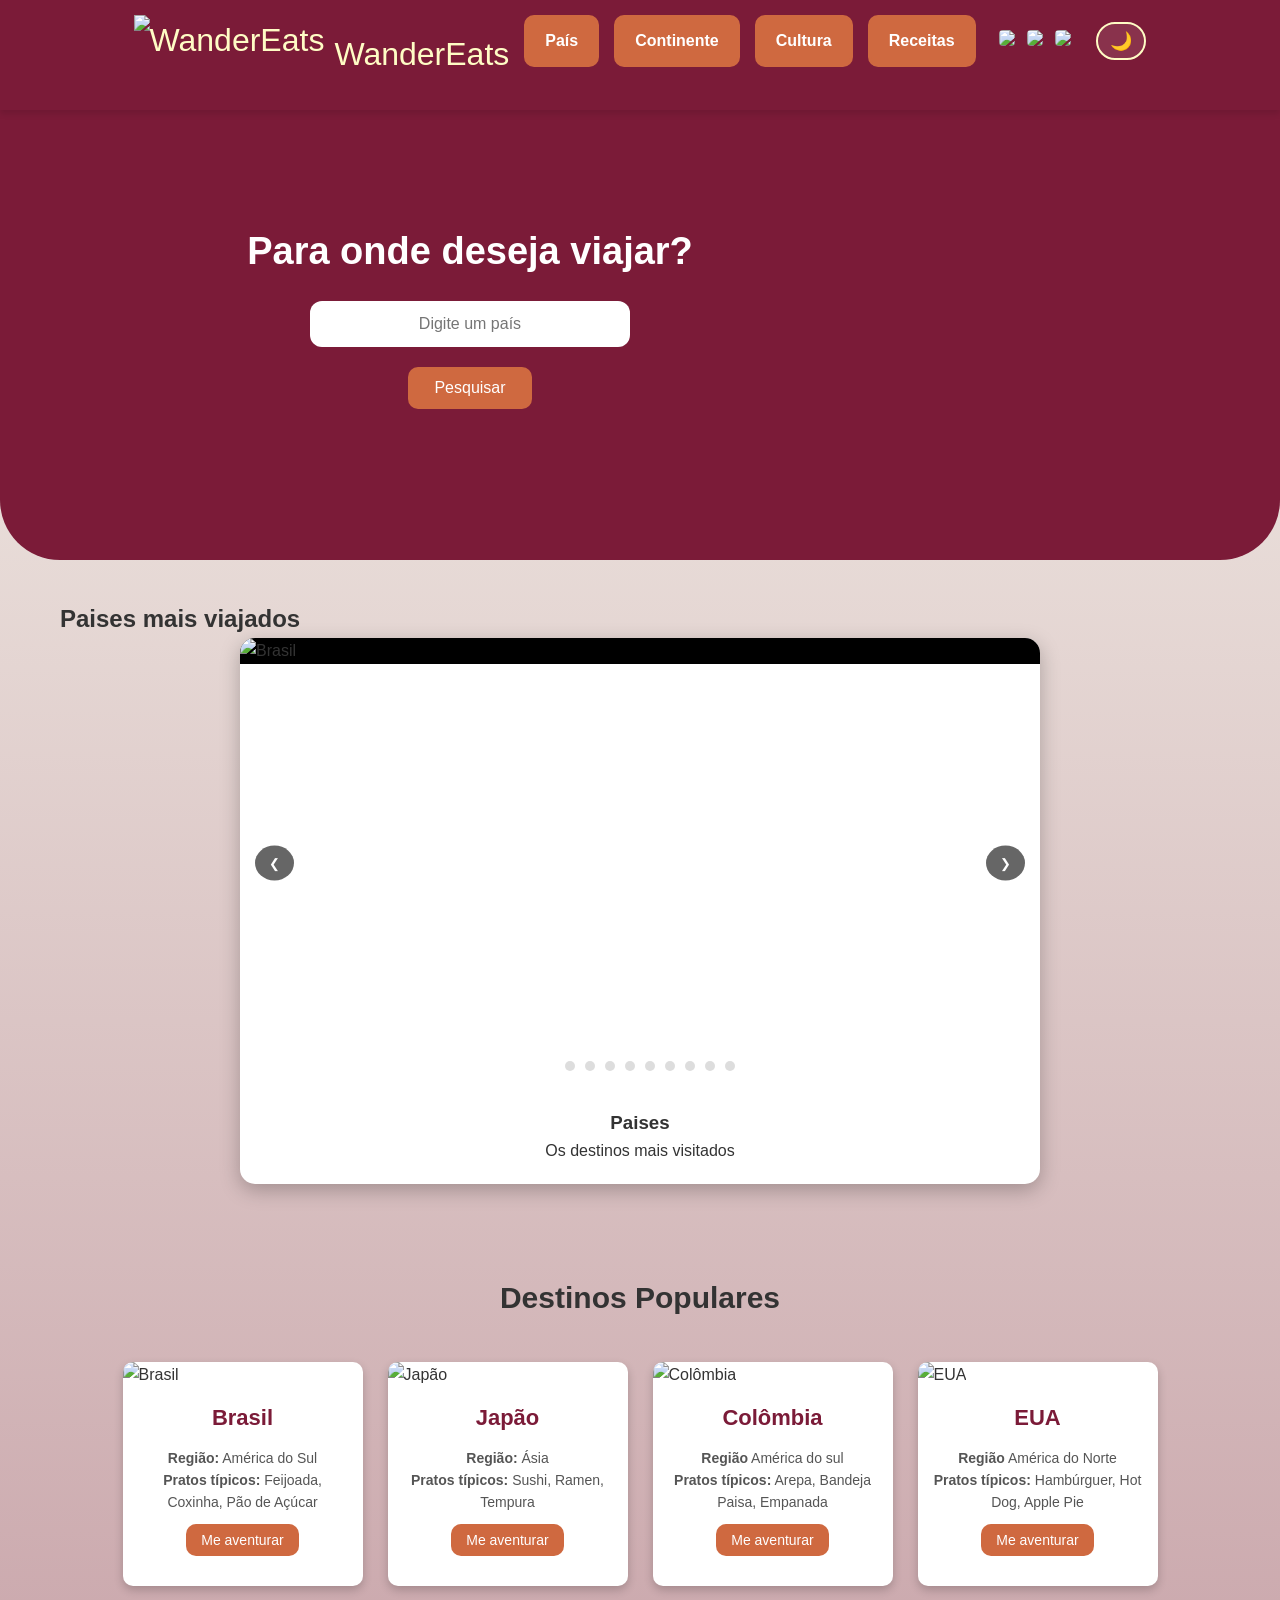
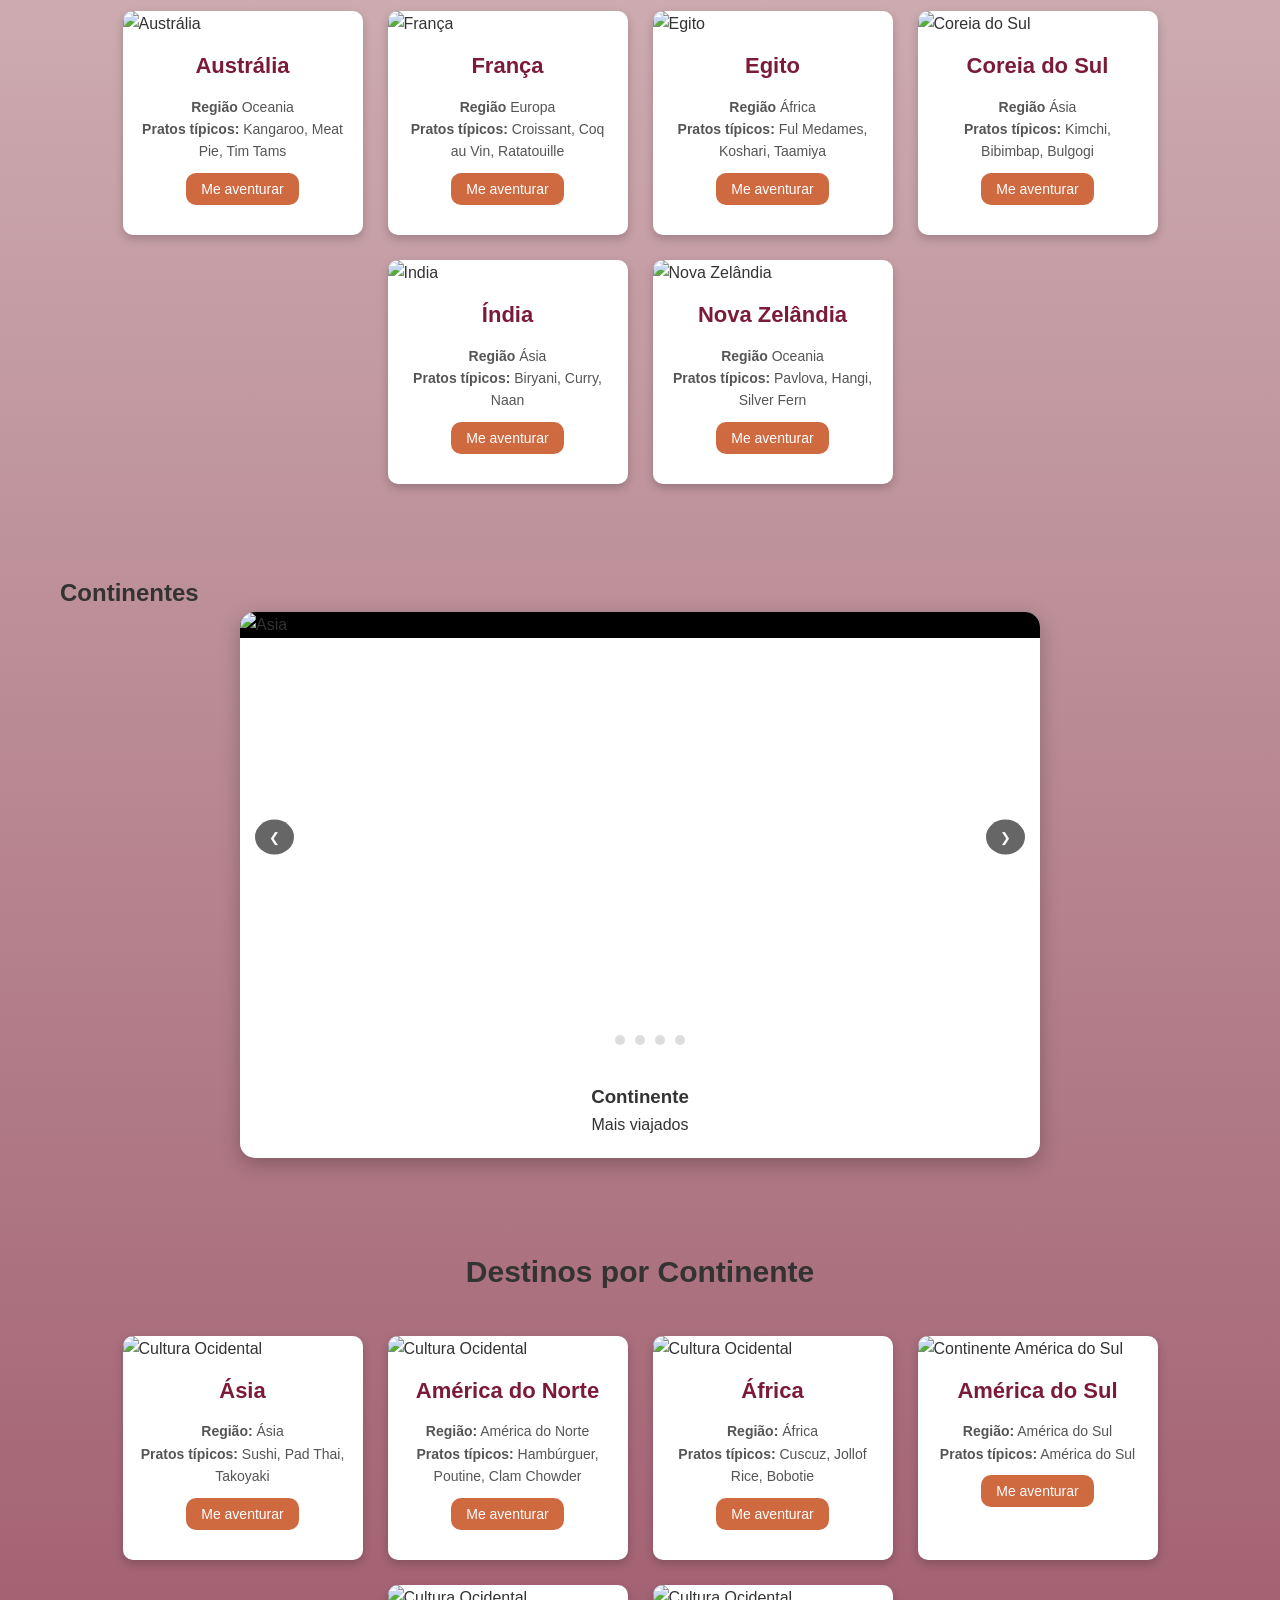
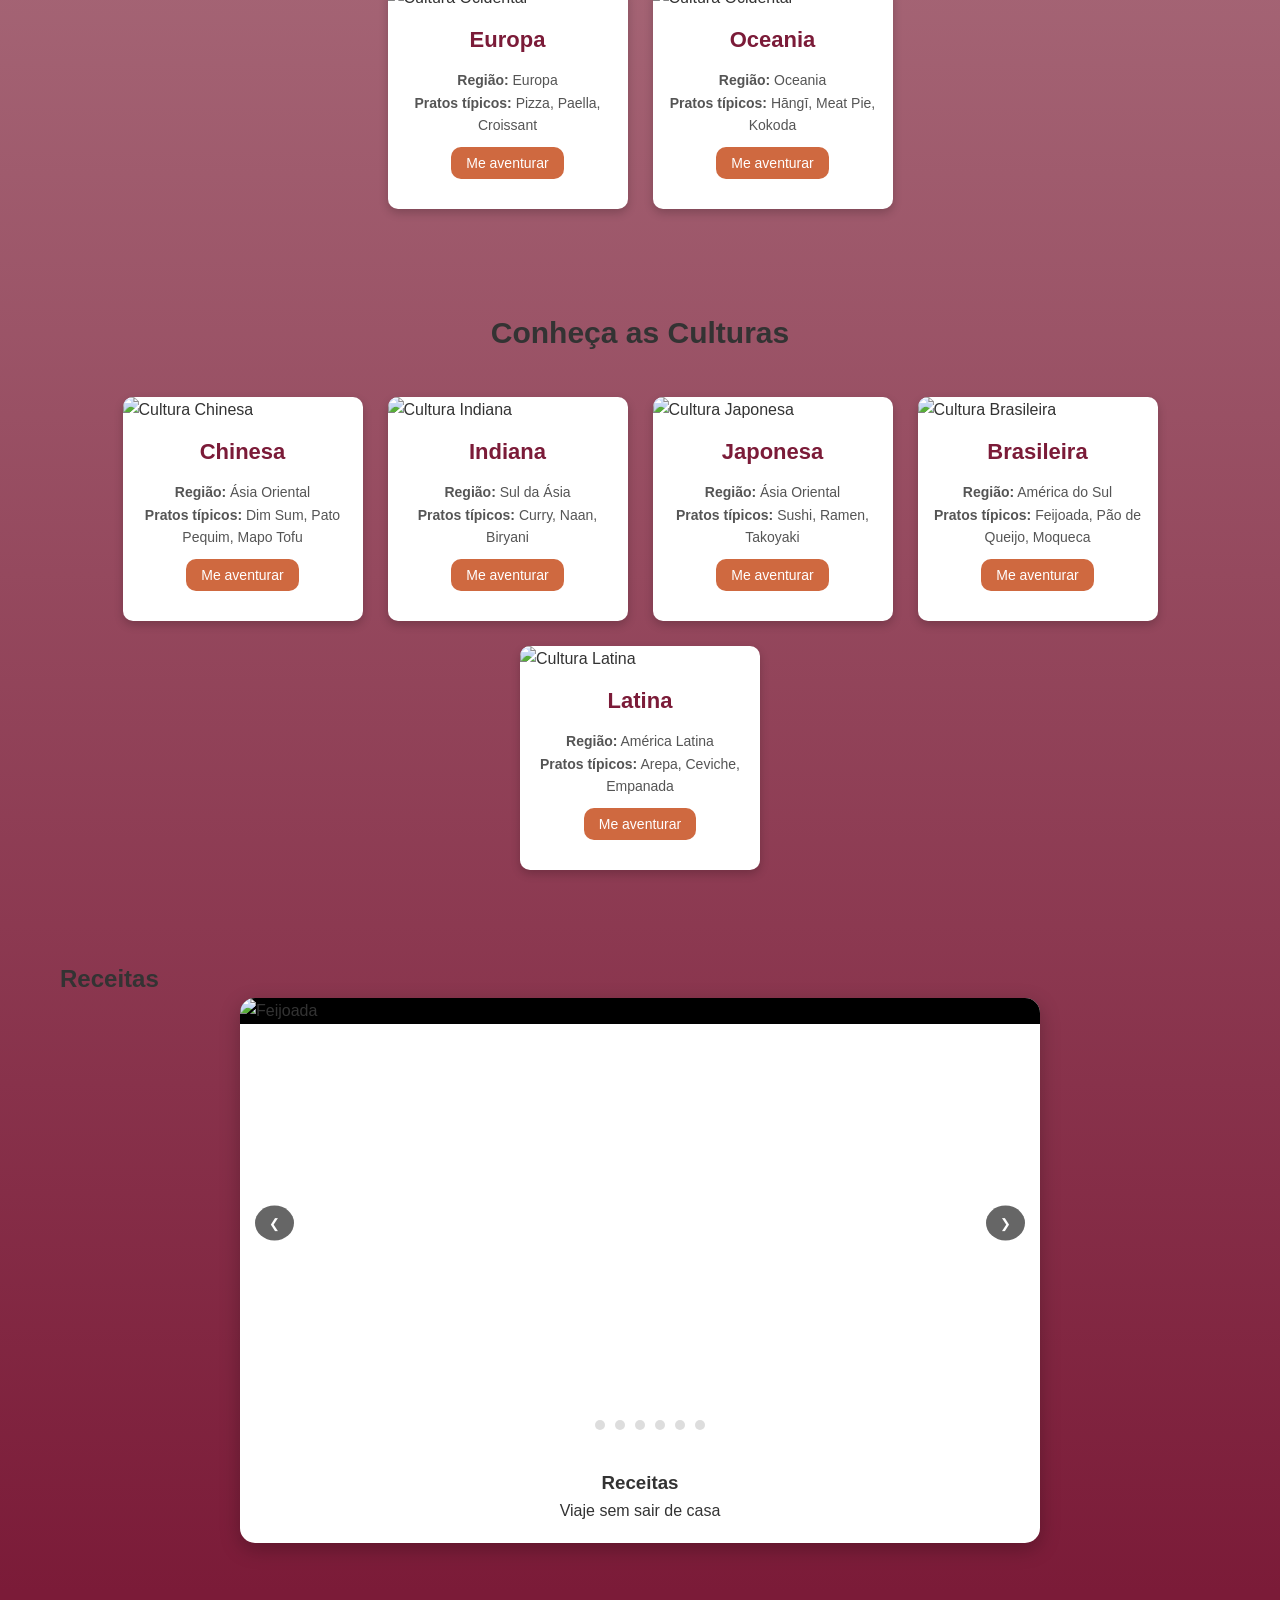
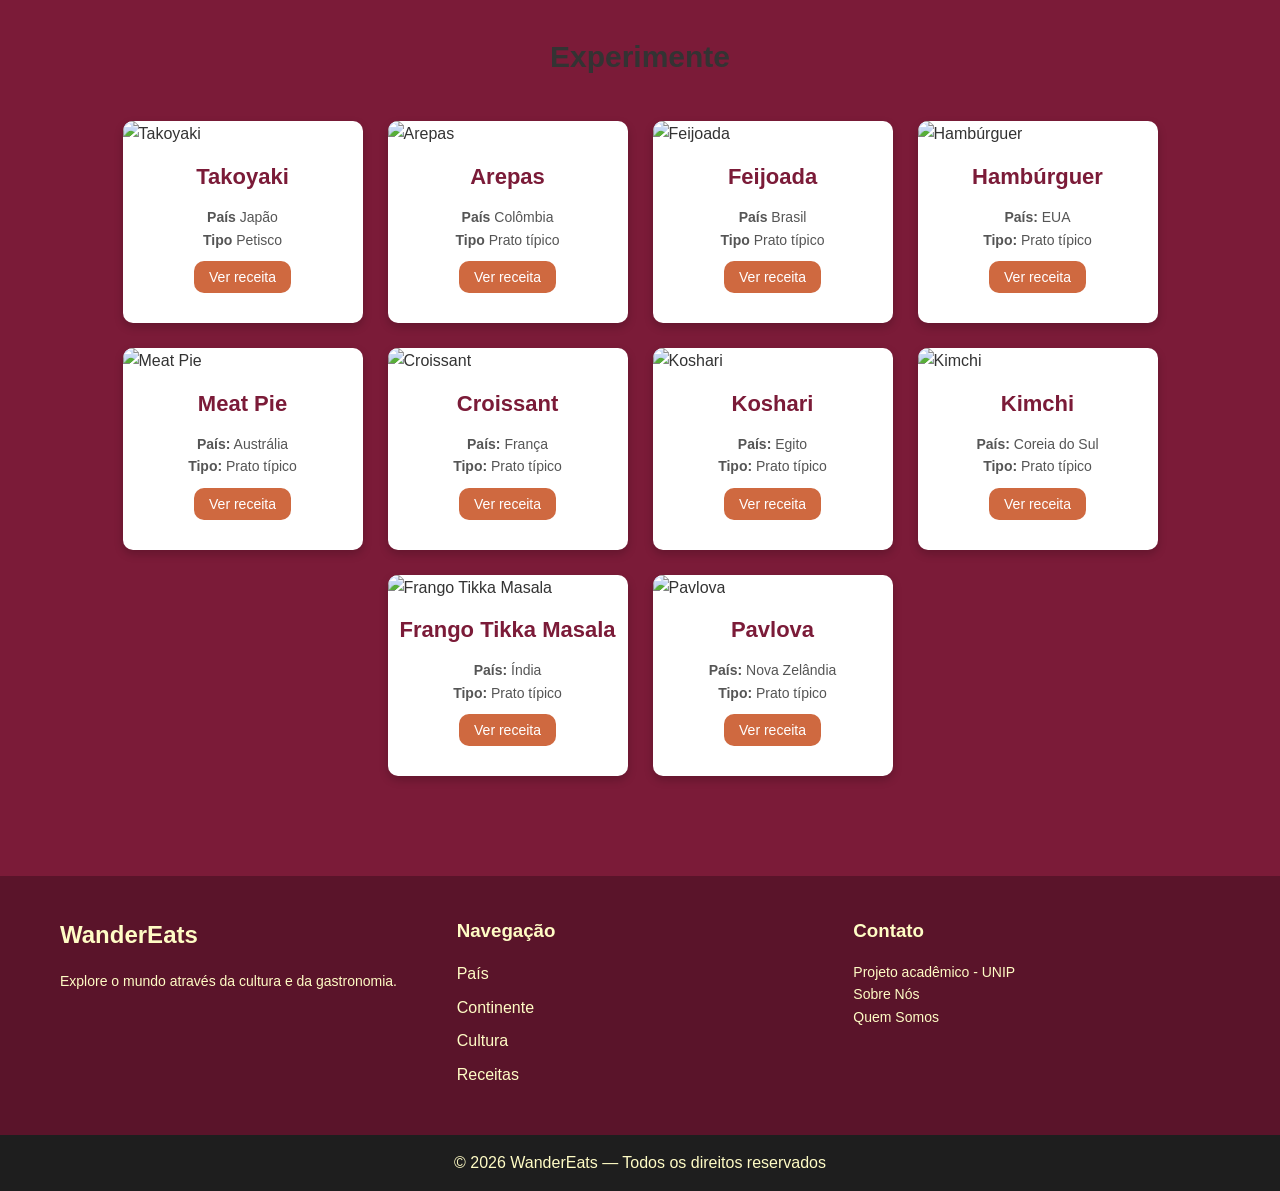
==== index.html @ 04604e85 "Update index.html" ====
<!DOCTYPE html>
<html lang="pt-BR">

<head>
  <meta charset="UTF-8">
  <meta name="viewport" content="width=device-width, initial-scale=1.0">
  <title>WanderEats</title>
  <link rel="stylesheet" href="estilo.css">
  <link rel="stylesheet" href="https://unpkg.com/leaflet/dist/leaflet.css" />
</head>

<div id="modal-sobre" class="modal-sobre">

  <div class="modal-sobre-conteudo">

    <span class="fechar" onclick="fecharSobre()">×</span>

    <h2>Sobre Nós</h2>

    <p> O <strong>WanderEats</strong> é um projeto acadêmico desenvolvido para conectar pessoas através da cultura, viagens e gastronomia.</p>
    <p>Nosso objetivo é proporcionar uma experiência interativa onde você pode explorar países, conhecer culturas e experimentar receitas típicas.</p>
    <p>Desenvolvido por estudantes de Ciência da Computação — UNIP.</p>

  </div>

</div>

<div id="modal-quem-somos" class="modal-sobre">

  <div class="modal-sobre-conteudo">

    <span class="fechar" onclick="fecharQuemSomos()">×</span>

    <h2>Quem Somos</h2>

    <p> Nosso grupo é formado por duas pessoas que desenvolveram o site: Isabela Alves e Marianna Santin.</p>
    <p> Por tres pessoas que coletaram as informações: Gabriela Ferreira, Letica Grazyeli e Letica Moraes</p>

  </div>

</div>


<body>

<header>
  <div class="header-container">

    <!-- LOGO -->
    <div class="logo" onclick="voltarHome()">
      <img src="imagens/logo.png" alt="WanderEats">
      WanderEats
    </div>

    <!-- BOTÃO MOBILE -->
    <div class="menu-toggle" onclick="toggleMenu()">☰</div>

    <!-- MENU + EXTRAS -->
    <div class="header-right">

      <nav class="menu" id="menu">

        <div class="menu-topo">
          <span class="menu-titulo">Menu</span>
          <span class="menu-fechar" onclick="toggleMenu()">✕</span>
        </div>

        <a href="#" data-i18n="menuPais" onclick="carregarPagina('pais')">País</a>
        <a href="#" data-i18n="menuContinente" onclick="carregarPagina('continente')">Continente</a>
        <a href="#" data-i18n="menuCultura" onclick="carregarPagina('cultura')">Cultura</a>
        <a href="#" data-i18n="menuReceita" onclick="carregarPagina('receita')">Receitas</a>

        <!-- ITENS MOBILE -->
        <div class="menu-extra">
          <div class="menu-idioma">
            <img src="https://flagcdn.com/w40/br.png" onclick="mudarIdioma('pt')">
            <img src="https://flagcdn.com/w40/us.png" onclick="mudarIdioma('en')">
            <img src="https://flagcdn.com/w40/es.png" onclick="mudarIdioma('es')">
          </div>

          <button class="btn-dark" onclick="toggleDarkMode()">🌙</button>
        </div>
      </nav>

      <!-- DESKTOP -->
      <div class="bandeiras">
        <img src="https://flagcdn.com/w40/br.png" onclick="mudarIdioma('pt')">
        <img src="https://flagcdn.com/w40/us.png" onclick="mudarIdioma('en')">
        <img src="https://flagcdn.com/w40/es.png" onclick="mudarIdioma('es')">
      </div>

      <button class="btn-dark" onclick="toggleDarkMode()">🌙</button>

    </div>
  </div>

  <!-- OVERLAY -->
  <div class="overlay" onclick="toggleMenu()"></div>
</header>
  

<section class="hero">
<div class="hero-conteudo">
  <!-- TEXTO -->
  <div class="hero-texto">
    <h1 id="titulo">Para onde deseja viajar?</h1>

    <input id="busca" type="text" placeholder="Digite um país"
           onkeypress="if(event.key === 'Enter') buscar()"
           oninput="verificarBusca()">

    <button id="botaoBusca" class="botao" onclick="buscar()">Pesquisar</button>

    <div id="resultado-busca"></div>
  </div>

  <!-- MAPA -->
<div class="hero-mapa">
  <div id="globo"></div>
</div>

</div>
</section>

<section id="slider-pais" class="container destaque slider-area">

  <h2 data-i18n="paisesMaisViajados">Paises mais viajados</h2>

  <div class="card-principal">
    <div class="slider">
      <div class="slides">
        <img src="imagens/pais/brasil.png" alt="Brasil">
        <img src="imagens/pais/japao.png" alt="Japão">
        <img src="imagens/pais/colombia.png" alt="Colômbia">
        <img src="imagens/pais/eua.png" alt="EUA">
        <img src="imagens/pais/australia.png" alt="Austrália">
        <img src="imagens/pais/egito.png" alt="Egito">
        <img src="imagens/pais/franca.png" alt="França">
       <img src="imagens/pais/nova-zelândia.png" alt="Nova Zelândia">
       <img src="imagens/pais/india.png" alt="India">
       <img src="imagens/pais/coreia-do-sul.png" alt="Coreia do Sul">
      </div>

      <button class="prev">❮</button>
      <button class="next">❯</button>

      <div class="dots"></div>
    </div>

    <div class="info">
      <h3 data-i18n="paises">Paises</h3>
      <p data-i18n="destinosVisitados">Os destinos mais visitados</p>
    </div>
  </div>

</section>

<!-- DESTINOS POPULARES -->
<section id="secao-destinos" class="container destinos">
  <h2 data-i18n="destinosPopulares">Destinos Populares</h2>
  <div id="conteudo-pais"></div>
</section>

<section id="slider-continente" class="container destaque slider-area">

  <h2 data-i18n="continentes">Continentes</h2>

  <div class="card-principal">
    <div class="slider">
      <div class="slides">
        <img src="imagens/continentes/asia.png" alt="Asia">
        <img src="imagens/continentes/antartida.png" alt="Antárctida">
        <img src="imagens/continentes/america.png" alt="América">
        <img src="imagens/continentes/europa.png" alt="Europa">
        <img src="imagens/continentes/oceania.png" alt="Oceania">
      
      </div>

      <button class="prev">❮</button>
      <button class="next">❯</button>

      <div class="dots"></div>
    </div>

    <div class="info">
      <h3 data-i18n="continente">Continente</h3>
      <p data-i18n="maisViajados">Mais viajados</p>
    </div>
  </div>

</section>

<!-- CONTINENTES -->
<section id="secao-continentes" class="container destinos">
  <h2 data-i18n="destinosContinente">Destinos por Continente</h2>
  <div id="conteudo-continentes"></div>
</section>

<!-- CULTURAS -->
<section id="secao-culturas" class="container destinos">
  <h2 data-i18n="conhecaCulturas">Conheça as Culturas</h2>
  <div id="conteudo-culturas"></div>
</section>

<section id="slider-receita" class="container destaque slider-area">

  <h2 data-i18n="receitas">Receitas</h2>

  <div class="card-principal">
    <div class="slider">
      <div class="slides">
        <img src="imagens/receita/feijoada.png" alt="Feijoada">
        <img src="imagens/receita/takoyaki.png" alt="Takoyaki">
        <img src="imagens/receita/arepas.png" alt="Arepas">
        <img src="imagens/receita/meat-pie.png" alt="Meat Pie">
        <img src="imagens/receita/koshari.png" alt="Koshari">
        <img src="imagens/receita/croissant.png" alt="Croissant">
        <img src="imagens/receita/hamburguer.png" alt="Hamburguer">
      </div>

      <button class="prev">❮</button>
      <button class="next">❯</button>

      <div class="dots"></div>
    </div>

    <div class="info">
      <h3>Receitas</h3>
      <p data-i18n="viajeCasa">Viaje sem sair de casa</p>
    </div>
  </div>

</section>


<!-- RECEITAS -->
<section id="secao-receita" class="container destinos">
  <h2 data-i18n="experimente">Experimente</h2>
  <div id="conteudo-receita"></div>
</section>

<footer class="footer">

  <div class="footer-container">

    <!-- LOGO -->
    <div class="footer-col">
      <h2>WanderEats</h2>
      <p>Explore o mundo através da cultura e da gastronomia.</p>
    </div>

    <!-- MENU -->
    <div class="footer-col">
      <h3>Navegação</h3>
      <ul>
        <li><a href="#" data-i18n="menuPais" onclick="carregarPagina('pais')">País</a></li>
        <li><a href="#" data-i18n="menuContinente" onclick="carregarPagina('continente')">Continente</a></li>
        <li><a href="#" data-i18n="menuCultura" onclick="carregarPagina('cultura')">Cultura</a></li>
        <li><a href="#" data-i18n="menuReceita" onclick="carregarPagina('receita')">Receitas</a></li>
      </ul>
    </div>

    <!-- CONTATO -->
    <div class="footer-col">
      <h3>Contato</h3>
      <p>Projeto acadêmico - UNIP</p>
      <p onclick="abrirSobre()" style="cursor:pointer;">
          Sobre Nós
      </p>
      <p onclick="abrirQuemSomos()" style="cursor:pointer;">
          Quem Somos
      </p>
    </div>

  </div>

  <div class="footer-bottom">
    © 2026 WanderEats — Todos os direitos reservados
  </div>

</footer>

<button id="btnTopo" onclick="window.scrollTo({top: 0, behavior: 'smooth'})">⌂</button>


<script src="https://unpkg.com/globe.gl@2.27.0"></script>
<script src="script.js"></script>
</body>
</html>
---- estilo.css ----
/* ===========================
    ESTILOS GERAIS
=========================== */
* {
  margin: 0;
  padding: 0;
  box-sizing: border-box;
  font-family: 'Oswald', sans-serif;
}

body {
  background: linear-gradient(to bottom, #f5f3eb, #7b1b38 80%);
  padding-top: 80px;
  line-height: 1.6;
  color: #333;
}

/* ===========================
   CONTAINER
=========================== */
.container {
  max-width: 1200px;
  margin: 0 auto;
  width: 100%;
}

/* ===========================
   HEADER
=========================== */
header {
  position: fixed;
  top: 0;
  left: 0;
  width: 100%;
  background: #7b1b38;
  z-index: 100;
  box-shadow: 0 4px 6px rgba(0,0,0,0.1);
}

.header-container {
  max-width: 1200px;
  margin: 0 auto;
  display: flex;
  justify-content: center;
  align-items: flex-start;
  padding: 15px 20px;
}

/* LOGO */
.logo {
  cursor: pointer;
  transition: transform 0.2s ease;
  display: flex;
  align-items: center;
  gap: 10px;
  font-size: 32px;
  color: #FFFCC5;
  
}


.logo:hover {
  transform: scale(1.05);
}

.logo img {
  height: 80px;
  width: auto;
}

/* BANDEIRAS */
.bandeiras img {
  width: 28px;
  margin-left: 8px;
  cursor: pointer;
  border-radius: 4px;
  transition: transform 0.2s;
}

.bandeiras img:hover {
  transform: scale(1.1);
}

/* ===========================
   HERO
=========================== */
.hero {
  position: relative;
  text-align: center;
  background: #7b1b38;
  color: white;
  padding: 90px 20px;
  border-bottom-left-radius: 60px;
  border-bottom-right-radius: 60px;
}

.hero-conteudo {
  display: flex;
  align-items: center;
  justify-content: center; /* centraliza o conjunto */
  gap: 40px; /* controla distância real */
}

.hero-texto {
  flex: 0 0 auto;
  max-width: 500px;
}

.hero-mapa {
  flex: 0 0 auto;
}

.hero-texto h1 {
  font-size: 38px;
  margin-bottom: 20px;
  font-weight: 700;
}
.hero input {
  padding: 14px 18px;
  width: 320px;
  max-width: 90%;
  border-radius: 12px;
  border: none;
  outline: none;
  font-size: 16px;
  text-align: center;
  margin-top: 10px;
  display: block;
  margin: 20px auto;
}

.botao {
  margin-top: 15px;
  padding: 12px 26px;
  font-size: 16px;
  background: #CF6940;
  border: none;
  color: white;
  border-radius: 10px;
  cursor: pointer;
  transition: 0.3s;
  display: block;
  margin: 10px auto;
}

.botao:hover {
  transform: scale(1.05);
}

#globo {
  width: 300px;
  height: 300px;
  margin: 0;
  aspect-ratio: 1 / 1;
}

#globo canvas {
  border-radius: 50%;
}

/* MOBILE */
@media (max-width: 768px) {
  .hero-conteudo {
    flex-direction: column;
    gap: 25px;
  }

  .hero-texto h1 {
    font-size: 28px;
  }

  .hero input {
    width: 90%;
  }

  .hero-mapa {
    width: 100%;
    max-width: 100%;
  }

  #globo {
    height: 250px;
  }
}


/* ===========================
   MENU
=========================== */
.menu {
  display: flex;
  align-items: center;
  gap: 15px;
  margin-top: 0; 
}

.menu a {
  text-decoration: none;
  background: #CF6940;
  border: 3px solid #CF6940;
  padding: 10px 18px;
  border-radius: 10px;
  font-weight: bold;
  color: white;
  cursor: pointer;
  transition: all 0.3s;
}

.menu a:hover {
  background: transparent;
  color: white;
}

.menu-extra {
  display: none;
}

.menu .menu-extra,
.menu .btn-dark,
.menu .menu-idioma {
  display: none;
}

.menu-fechar {
  display: none;
}

.menu-titulo {
  display: none;
}

/* ===========================
   DESTINOS / CARDS
=========================== */
.destinos {
  padding: 50px 20px;
}

.destinos h2 {
  text-align: center;
  font-size: 30px;
  margin-bottom: 40px;
}

.cards {
  display: flex;
  justify-content: center;
  gap: 25px;
  flex-wrap: wrap;
}

.card {
  width: 240px;
  background: white;
  border-radius: 10px;
  overflow: hidden;
  box-shadow: 0 4px 10px rgba(0,0,0,0.2);
  transition: transform 0.3s, box-shadow 0.3s;
}

.card:hover {
  transform: translateY(-5px);
  box-shadow: 0 8px 20px rgba(0,0,0,0.25);
}

.card img {
  width: 100%;
  height: 160px;
  object-fit: cover;
}

.card h3 {
  padding: 12px;
  text-align: center;
  font-size: 22px;
  color: #7b1b38;
}

/* ===========================
   MODAL
=========================== */
.modal {
  display: none;     
  position: fixed;
  top: 0;
  left: 0;
  width: 100%;
  height: 100%;
  background: rgba(221, 217, 206, 0.95);
  z-index: 1000;
  overflow-y: auto;
  justify-content: center;
  align-items: flex-start;
  padding: 60px 20px;
}

.modal-conteudo {
  max-width: 900px;
  width: 100%;        
  background: white;
  padding: 30px;
  border-radius: 12px;
  box-shadow: 0 6px 20px rgba(0,0,0,0.2);
}

.modal-conteudo img {
  max-width: 100%;
}
.modal-titulo {
  color: #7b1b38;
  font-size: 36px;
  margin-top: 0;
}

.modal-subtitulo {
  color: #CF6940;
  font-size: 22px;
  margin: 25px 0 10px;
}

.modal-bloco {
  overflow: hidden;
  margin-bottom: 20px;
}

.modal-img-direita,
.modal-img-esquerda {
  width: 45%;
  border-radius: 10px;
  margin: 0 20px 15px 0;
  float: left;
}

.modal-img-direita {
  float: right;
  margin: 0 0 15px 20px;
}

.modal-texto {
  line-height: 1.8;
  color: #333;
}

.modal-voltar {
  clear: both;
  text-align: center;
  margin-top: 40px;
  padding-bottom: 20px;
}

/* ===========================
   FOOTER
=========================== */

.footer {
  background: #5a142a;
  color: #FFFCC5;
  margin-top: 50px;
}

.footer-container {
  max-width: 1200px;
  margin: 0 auto;
  padding: 40px 20px;
  display: flex;
  justify-content: space-between;
  flex-wrap: wrap;
  gap: 30px;
  align-items: flex-start; 
}

.footer-col {
  flex: 1 1 250px; 
  min-width: 220px;
}

.footer-col h2,
.footer-col h3 {
  margin-bottom: 15px;
}

.footer-col p {
  font-size: 14px;
  line-height: 1.6;
}

.footer-col ul {
  list-style: none;
}

.footer-col ul li {
  margin-bottom: 8px;
}

.footer-col a {
  text-decoration: none;
  color: #FFFCC5;
  transition: 0.3s;
}

.footer-col a:hover {
  color: #CF6940;
}

.footer-bottom {
  width: 100%;
  text-align: center;
  padding: 15px;
  background: #5a142a;
}

/* ===========================
   BOTÃO TOPO
=========================== */
#btnTopo {
  display: none;
  position: fixed;
  bottom: 30px;
  left: 30px;
  background: #7b1b38;
  color: #FFFCC5;
  border: none;
  border-radius: 50%;
  width: 50px;
  height: 50px;
  font-size: 22px;
  cursor: pointer;
  box-shadow: 0 4px 10px rgba(0,0,0,0.3);
  transition: background 0.3s, transform 0.3s;
  z-index: 999;
}

#btnTopo:hover {
  background: #CF6940;
  transform: scale(1.1);
}

/* ===========================
   RESPONSIVO
=========================== */
@media (max-width: 768px) {
  .hero h1 {
    font-size: 28px;
  }
  .menu { gap: 10px; }
  .menu a { padding: 8px 12px; font-size: 14px; }
  .hero-conteudo { flex-direction: column; }
  .modal-img-direita,
  .modal-img-esquerda {
    float: none;
    width: 100%;
    margin: 0 0 15px 0;
  }
}


/* ===========================
   CARD DESTAQUE 
=========================== */

.destaque {
  padding: 40px 20px;
}

.card-principal {
  max-width: 800px;
  margin: 0 auto;
  background: white;
  border-radius: 15px;
  overflow: hidden;
  box-shadow: 0 6px 20px rgba(0,0,0,0.25);
}

.card-principal .slider {
  position: relative;
  width: 100%;
  aspect-ratio: 16/9;
  overflow: hidden;
}

.card-principal .slides {
  display: flex;
  transition: transform 0.5s ease;
}

.card-principal .slides img {
  width: 100%;
  height: 100%;
  flex-shrink: 0;
  object-fit: contain;
  background: #000;
}

.card-principal .prev,
.card-principal .next {
  position: absolute;
  top: 50%;
  transform: translateY(-50%);
  background: rgba(0,0,0,0.6);
  color: white;
  border: none;
  padding: 10px 14px;
  cursor: pointer;
  border-radius: 50%;
}

.card-principal .prev { left: 15px; }
.card-principal .next { right: 15px; }

.card-principal .dots {
  position: absolute;
  bottom: 10px;
  width: 100%;
  text-align: center;
}

.card-principal .dot {
  height: 10px;
  width: 10px;
  margin: 0 5px;
  background: #ddd;
  border-radius: 50%;
  display: inline-block;
}

.card-principal .dot.active {
  background: white;
}

.card-principal .info {
  padding: 20px;
  text-align: center;
}

/* ===========================
   HEADER E MENU RESPONSIVO
=========================== */

.header-right {
  display: flex;
  align-items: center;
  gap: 15px;
}

.menu-toggle {
  display: none;
  font-size: 28px;
  color: #FFFCC5;
  cursor: pointer;
}

/* MOBILE */
@media (max-width: 768px) {

  .header-container {
    flex-wrap: wrap;
  }

  .menu-toggle {
    display: block;
  }

  .header-right {
  display: flex;
  align-items: center;
  gap: 10px;
}

.menu {
  position: fixed;
  top: 0;
  right: -100%;
  width: 75%;
  height: 100vh;
  background: #7b1b38;
  display: flex;
  flex-direction: column;
  align-items: center;
  justify-content: center;
  gap: 20px;
  transition: right 0.4s ease;
  z-index: 1000;
  box-shadow: -5px 0 20px rgba(0,0,0,0.3);

}

.menu.ativo {
  right: 0;
}

.menu a {
  width: 80%;
  text-align: center;
  padding: 15px;
  font-size: 18px;
  border-radius: 12px;
  background: rgba(255,255,255,0.1);
  border: none;
}

.menu a:hover {
  background: #CF6940;
}
.menu-extra {
  margin-top: 30px;
  display: flex;
  flex-direction: column;
  align-items: center;
  gap: 20px;
}

.menu-idioma img {
  width: 32px;
  margin: 0 6px;
  cursor: pointer;
  border-radius: 6px;
  transition: 0.3s;
}

.menu-idioma img:hover {
  transform: scale(1.1);
}

.menu .menu-extra {
  display: flex;
}

.menu .btn-dark {
  display: inline-block;
}

.menu .menu-idioma {
  display: flex;
}

.menu-topo {
  width: 100%;
  display: flex;
  justify-content: space-between;
  align-items: center;
  padding: 20px;
  color: #FFFCC5;
  font-size: 20px;
  font-weight: bold;
}

 .menu-fechar {
    display: block;
    position: absolute;
    top: 20px;
    right: 20px;
    font-size: 28px;
    color: #FFFCC5;
    cursor: pointer;
  }

  .menu-titulo {
    display: block;
    text-align: center;
    font-size: 20px;
    color: #FFFCC5;
    margin-bottom: 20px;
    font-weight: bold;
  }

/* OVERLAY */
.overlay {
  position: fixed;
  top: 0;
  left: 0;
  width: 100%;
  height: 100%;

  background: rgba(0,0,0,0.5);

  opacity: 0;
  visibility: hidden;

  transition: 0.3s;
  z-index: 999;
}

.overlay.ativo {
  opacity: 1;
  visibility: visible;
}

.bandeiras,
.header-right > .btn-dark {
  display: none;
}
}

/* ===========================
   MODAL SOBRE NÓS
=========================== */

.modal-sobre {
  display: none;
  position: fixed;
  top: 0;
  left: 0;
  width: 100%;
  height: 100%;
  background: rgba(0,0,0,0.7);
  z-index: 2000;

  justify-content: center;
  align-items: center;
}

.modal-sobre-conteudo {
  background: white;
  max-width: 600px;
  width: 90%;
  padding: 30px;
  border-radius: 12px;
  text-align: center;
  position: relative;
  animation: aparecer 0.3s ease;
}

.modal-sobre-conteudo h2 {
  color: #7b1b38;
  margin-bottom: 20px;
}

.modal-sobre-conteudo p {
  margin-bottom: 15px;
  line-height: 1.6;
}

.fechar {
  position: absolute;
  top: 10px;
  right: 15px;
  font-size: 28px;
  cursor: pointer;
}

@keyframes aparecer {
  from {
    transform: translateY(-20px);
    opacity: 0;
  }
  to {
    transform: translateY(0);
    opacity: 1;
  }
}

/* ===========================
   SLIDER
=========================== */

.slides {
  cursor: grab;
}

.slides:active {
  cursor: grabbing;
}

/* ===========================
    DARK MODE
=========================== */

.btn-dark {
  background: rgba(255,255,255,0.1);
  border: 2px solid #FFFCC5;
  color: #FFFCC5;
  padding: 6px 12px;
  border-radius: 20px;
  cursor: pointer;
  margin-left: 10px;
  font-size: 18px;
  transition: all 0.3s ease;
}

/* HOVER */
.btn-dark:hover {
  background: #CF6940;
  transform: scale(1.1);
}

/* CLIQUE */
.btn-dark:active {
  transform: scale(0.95);
}

/* DARK MODE BASE */
.dark {
  background: #121212;
  color: #eee;
}

/* HEADER */
.dark header {
  background: #1e1e1e;
}

/* HERO */
.dark .hero {
  background: #1e1e1e;
}

/* CARDS */
.dark .card,
.dark .card-principal {
  background: #1e1e1e;
  color: white;
}

/* MENU */
.dark .menu a {
  background: #333;
  border-color: #333;
}

/* FOOTER */
.dark footer {
  background: #1e1e1e;
}
.footer-bottom {
  background: #1e1e1e;
}

/* INPUT */
.dark input {
  background: #333;
  color: white;
}

/* BOTÕES */
.dark .botao {
  background: #444;
}

.dark .modal {
  background: rgba(0, 0, 0, 0.85);
}

.dark .modal-conteudo {
  background: #1e1e1e;
  color: #eee;
}

.dark .modal-titulo {
  color: #FFFCC5;
}

.dark .modal-subtitulo {
  color: #CF6940;
}

.dark .modal-texto {
  color: #ddd;
}

.dark .menu {
  background: #121212; 
}

.dark .menu a {
  background: #1e1e1e;
  border-color: #333;
  color: #eee;
}

.dark .menu a:hover {
  background: #CF6940;
  color: white;
}

.dark .menu-titulo {
  color: #FFFCC5;
}

.dark .menu-fechar {
  color: #FFFCC5;
}

.dark .overlay {
  background: rgba(0,0,0,0.7);
}

.modal-sobre {
  background: rgba(0, 0, 0, 0.8);
  color: #000000;
  border-color: #333;
}

/* ===========================
    AUDIO E DESTAQUE FALA
=========================== */

.botao-audio {
  display: flex;
  align-items: center;
  gap: 8px;
}


.botao-audio.tocando .icone {
  animation: pulse 1s infinite;
}

@keyframes pulse {
  0% { transform: scale(1); }
  50% { transform: scale(1.4); }
  100% { transform: scale(1); }
}

.modal-texto {
  transition: 0.3s;
}

.modal-texto.ativo {
  background: #fff3cd;
  padding: 5px;
  border-radius: 6px;
}

.modal-conteudo {
  text-align: center;
}

.modal-bloco {
  text-align: left;
}

.modal-texto {
  text-align: left;
}

.modal-titulo,
.modal-subtitulo {
  text-align: center;
}
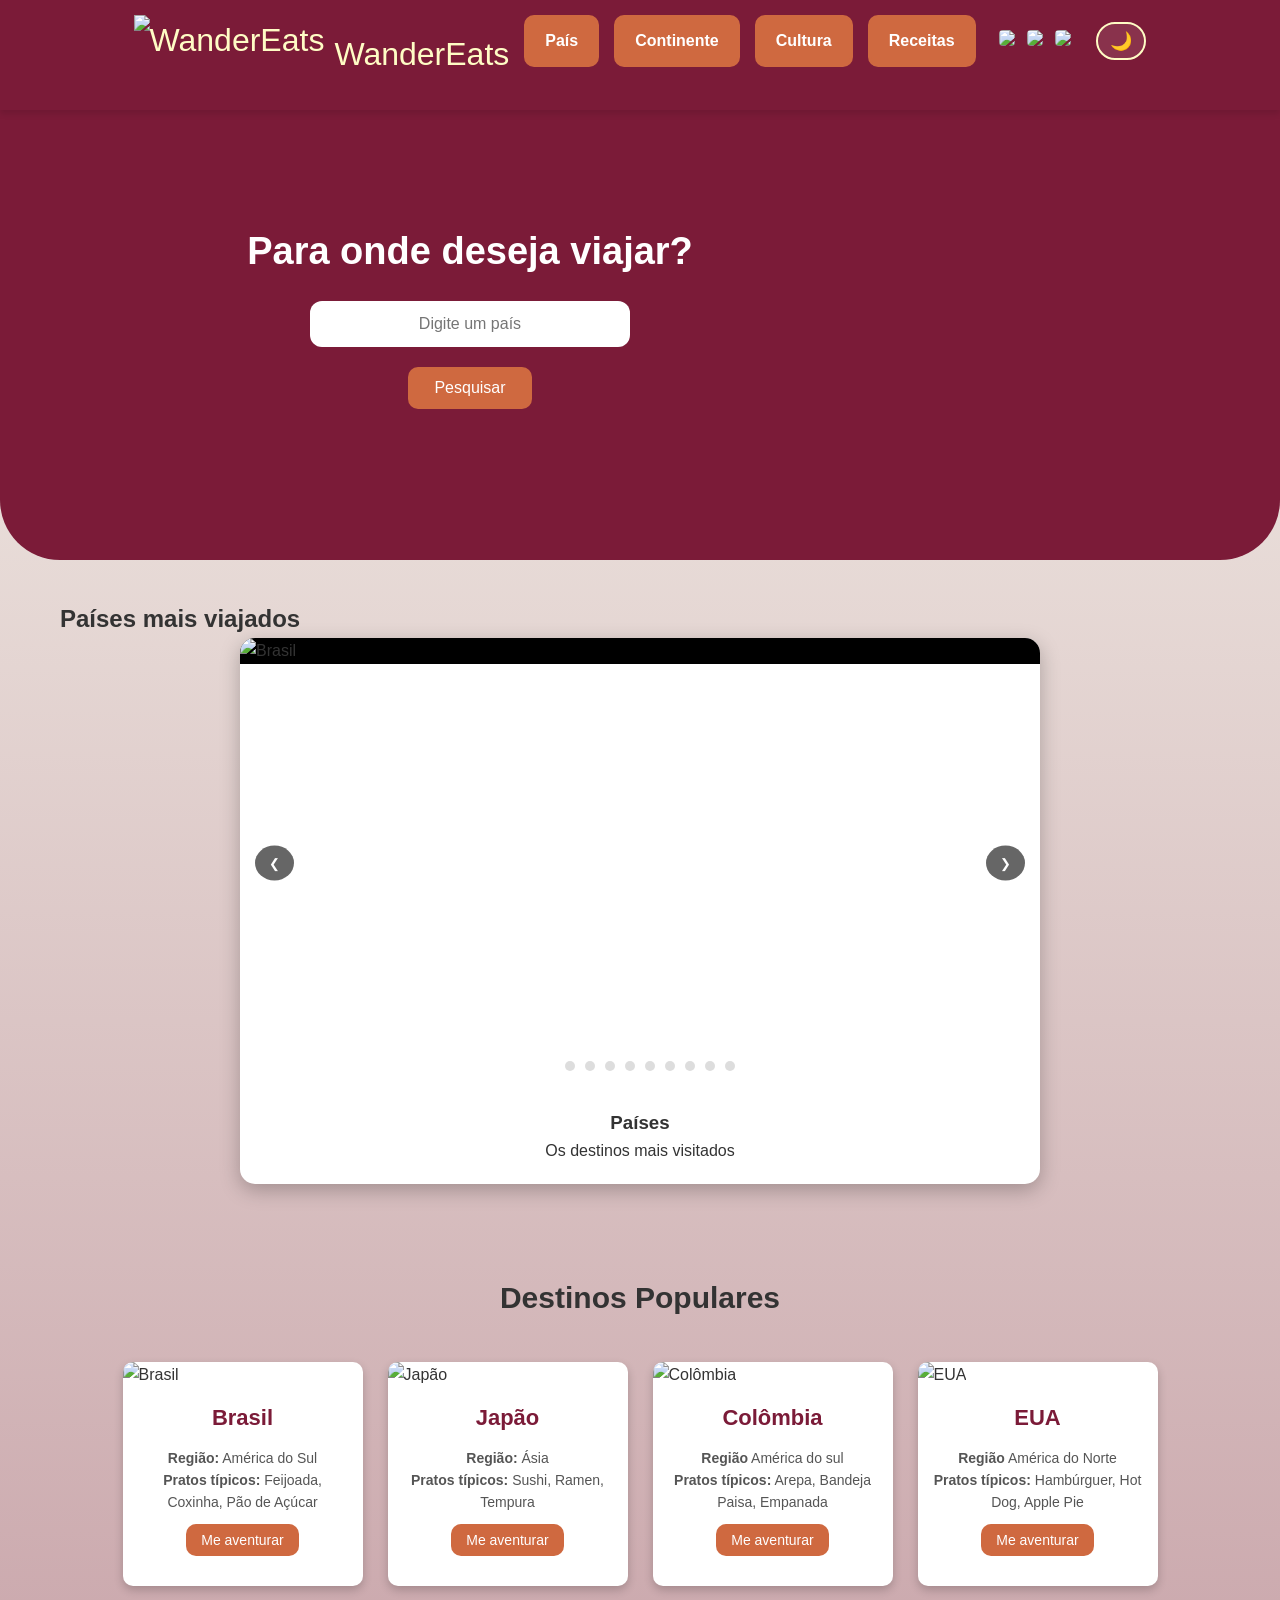
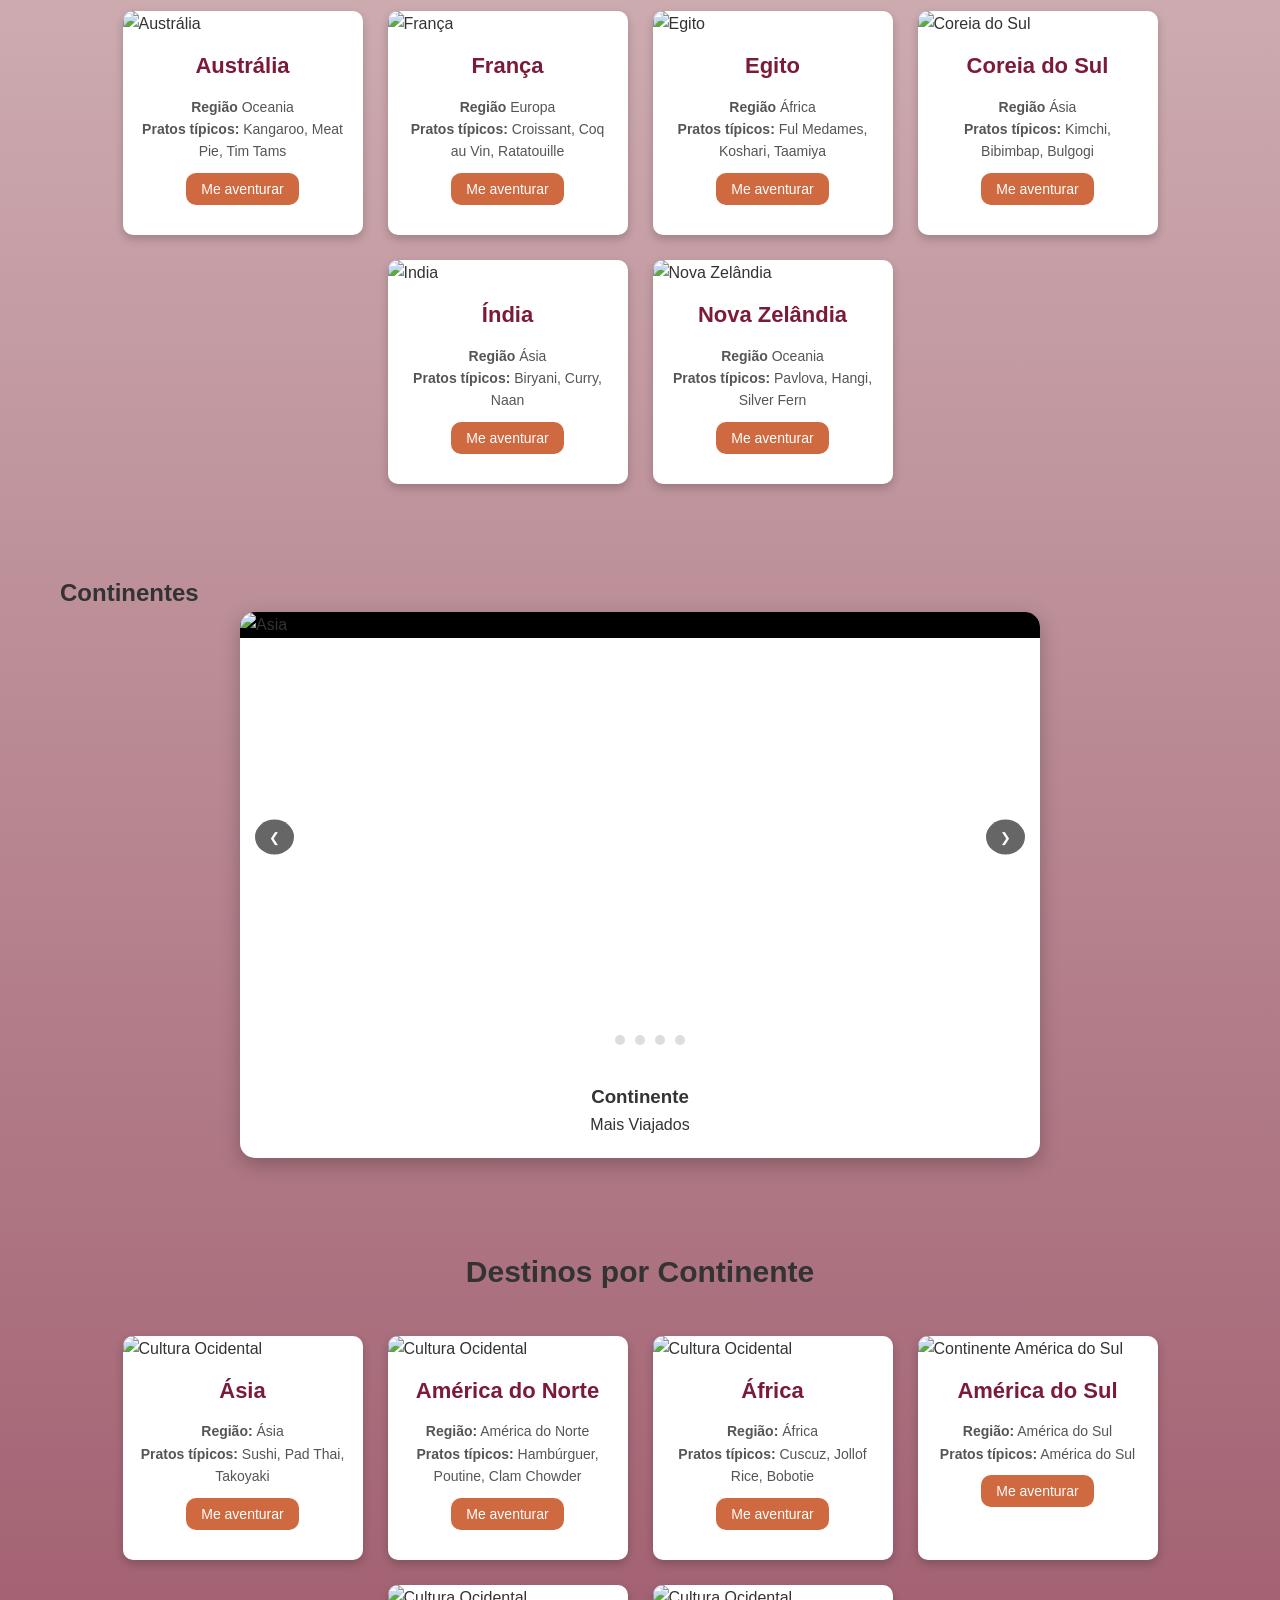
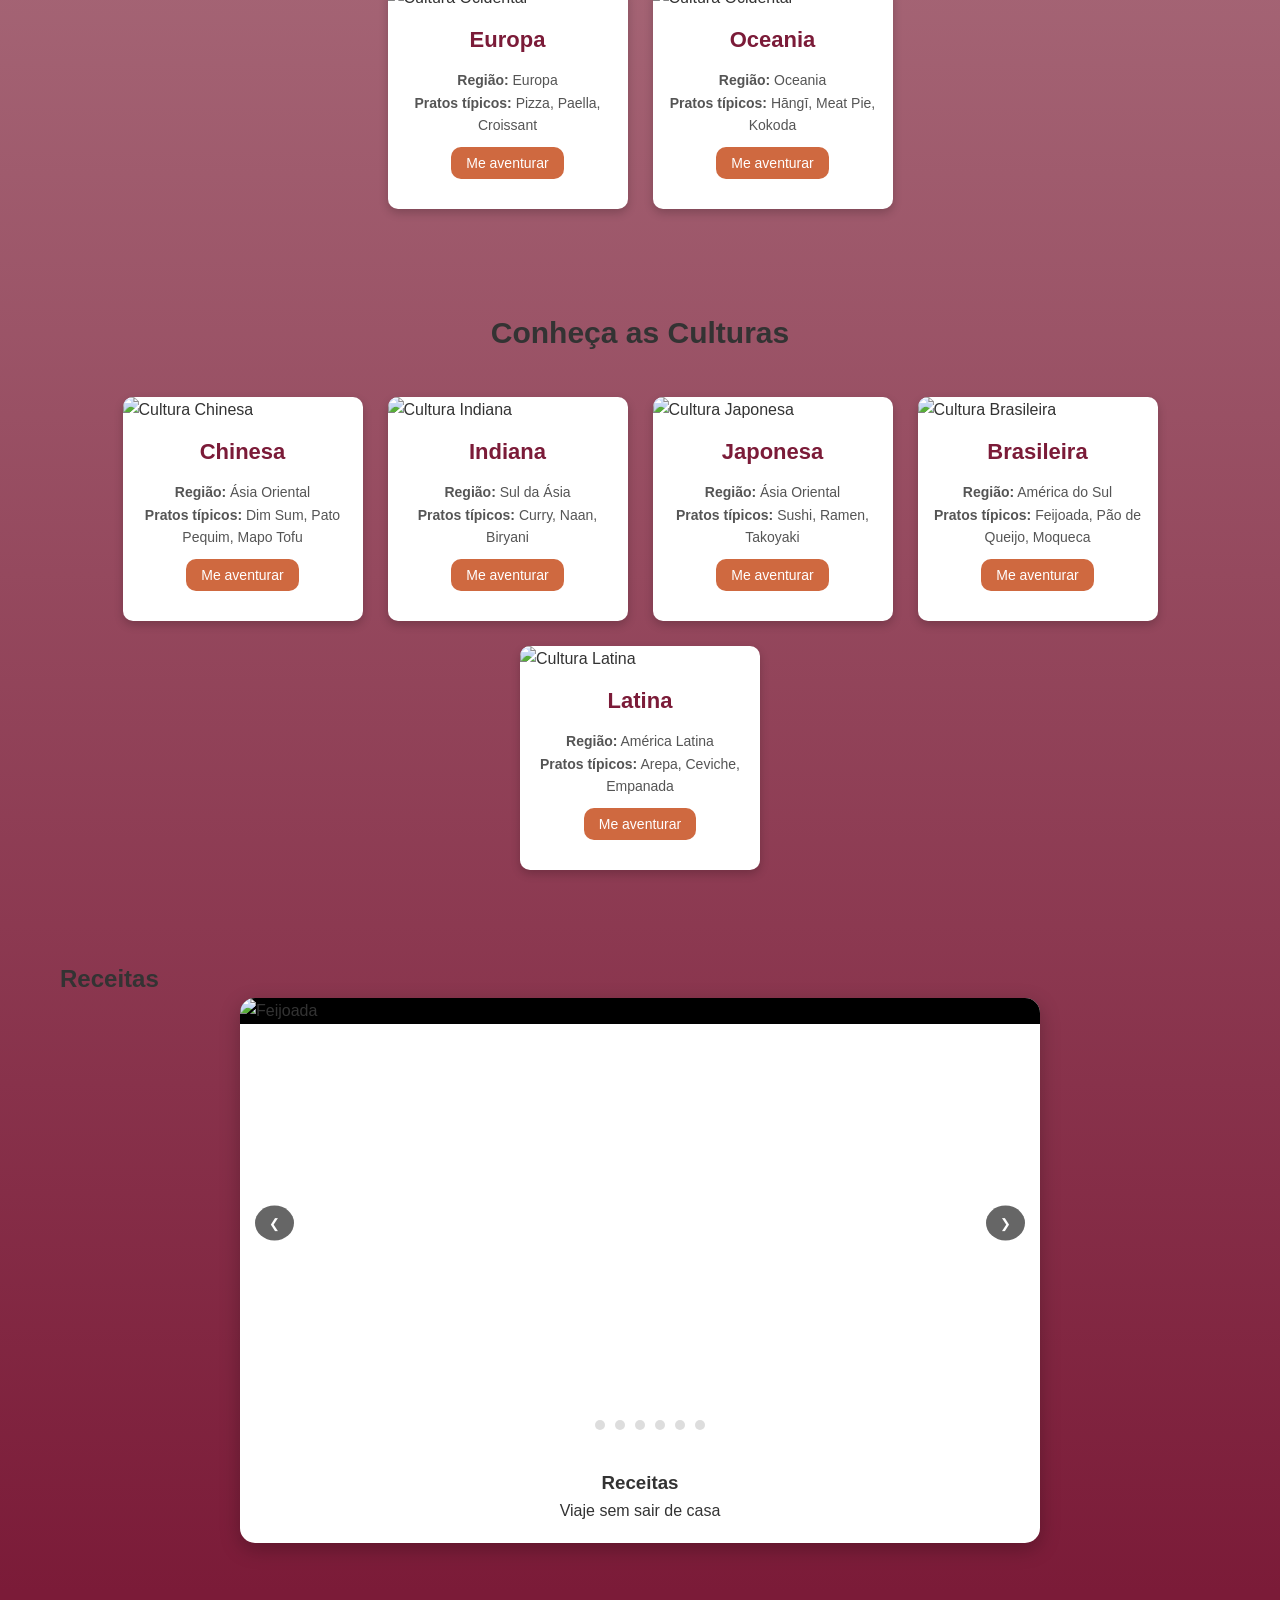
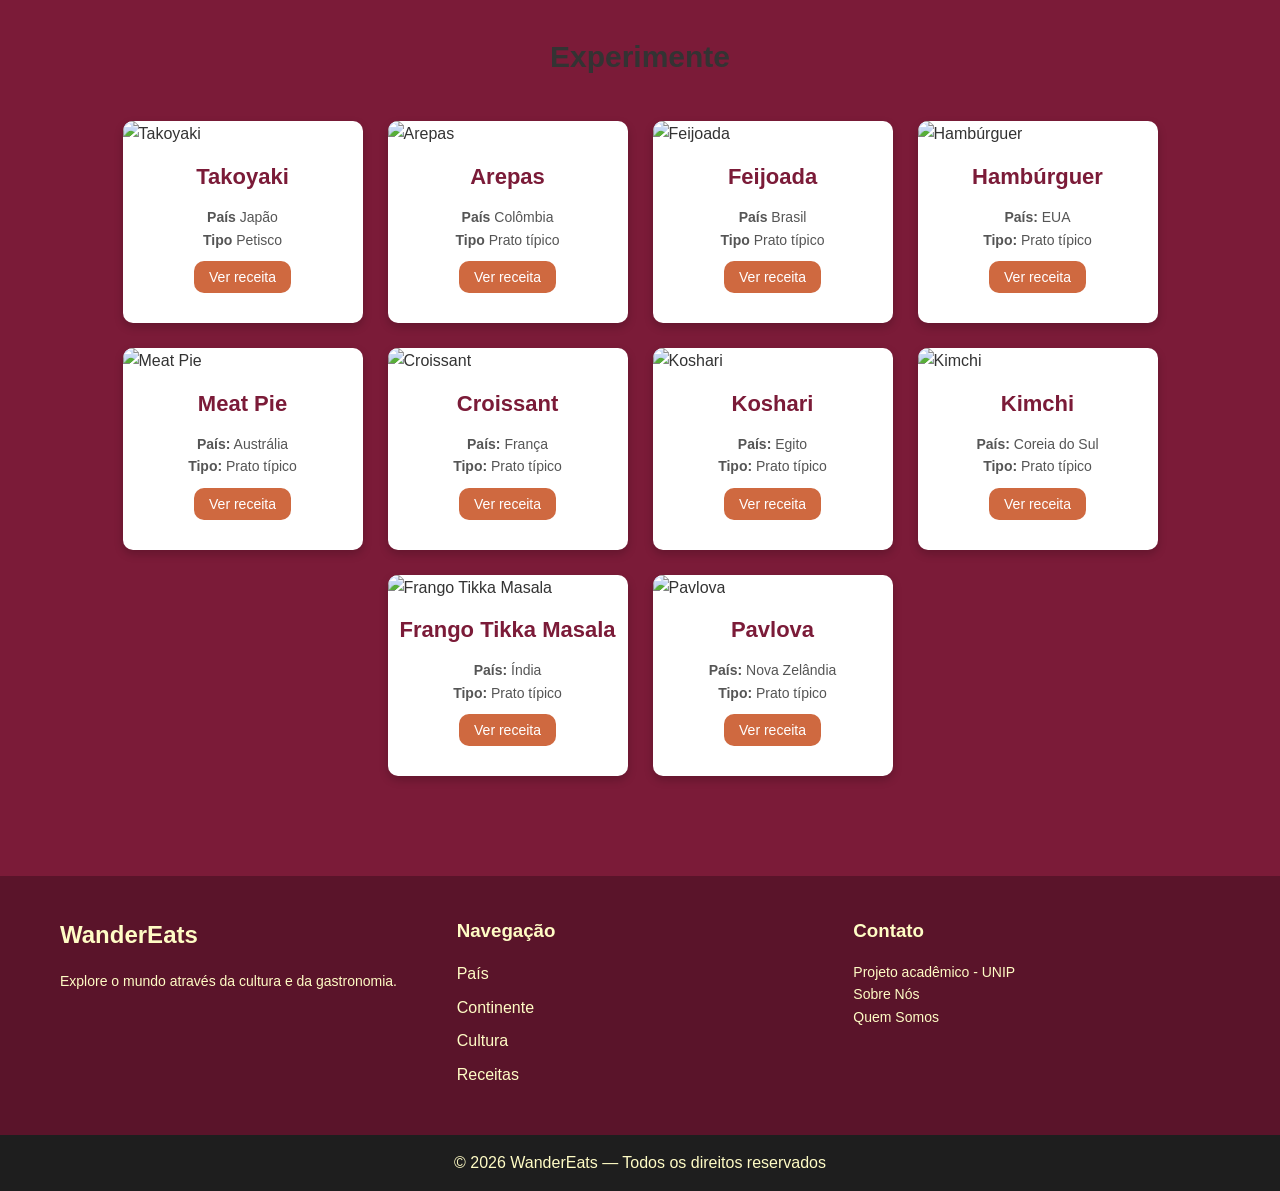
==== commit cb9ba7f6: "Update index.html" ====
--- a/index.html
+++ b/index.html
@@ -225,7 +225,7 @@
     </div>
 
     <div class="info">
-      <h3>Receitas</h3>
+      <h3 data-i18n="Receitas">Receitas</h3>
       <p data-i18n="viajeCasa">Viaje sem sair de casa</p>
     </div>
   </div>
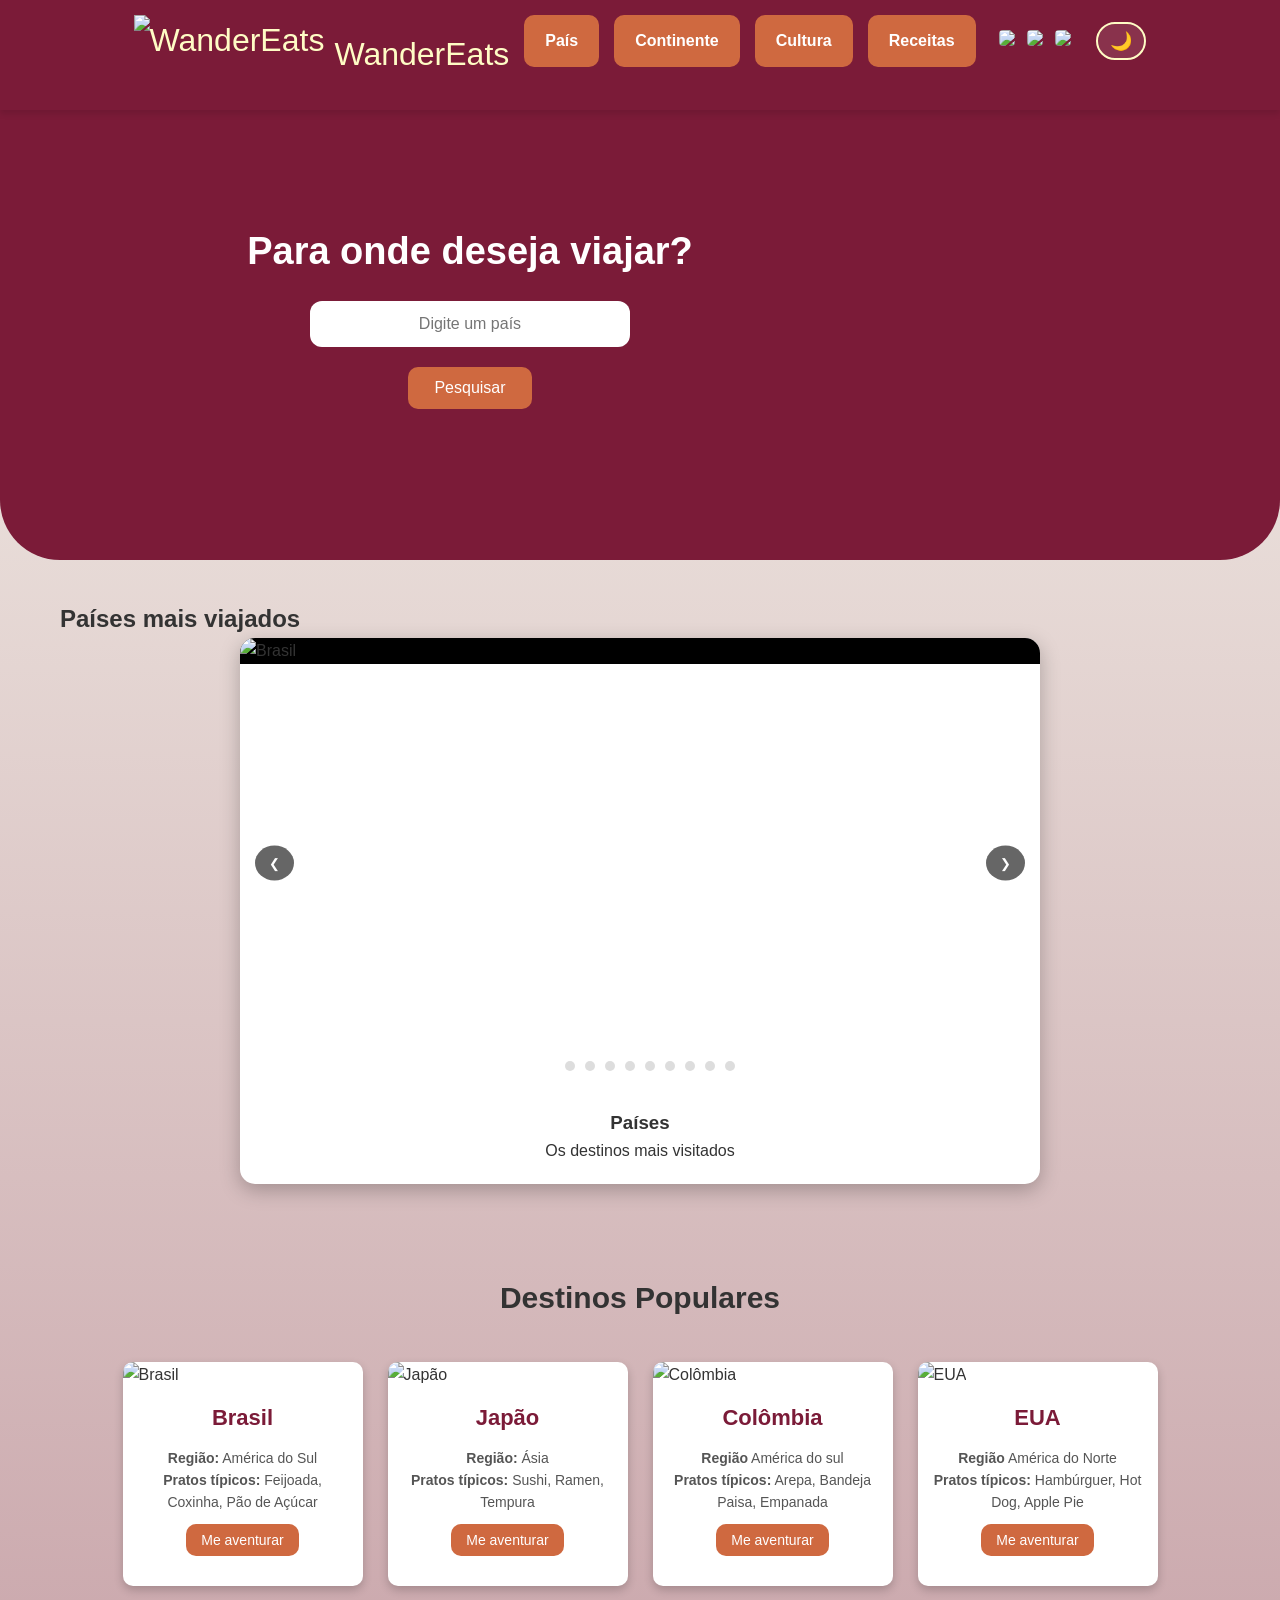
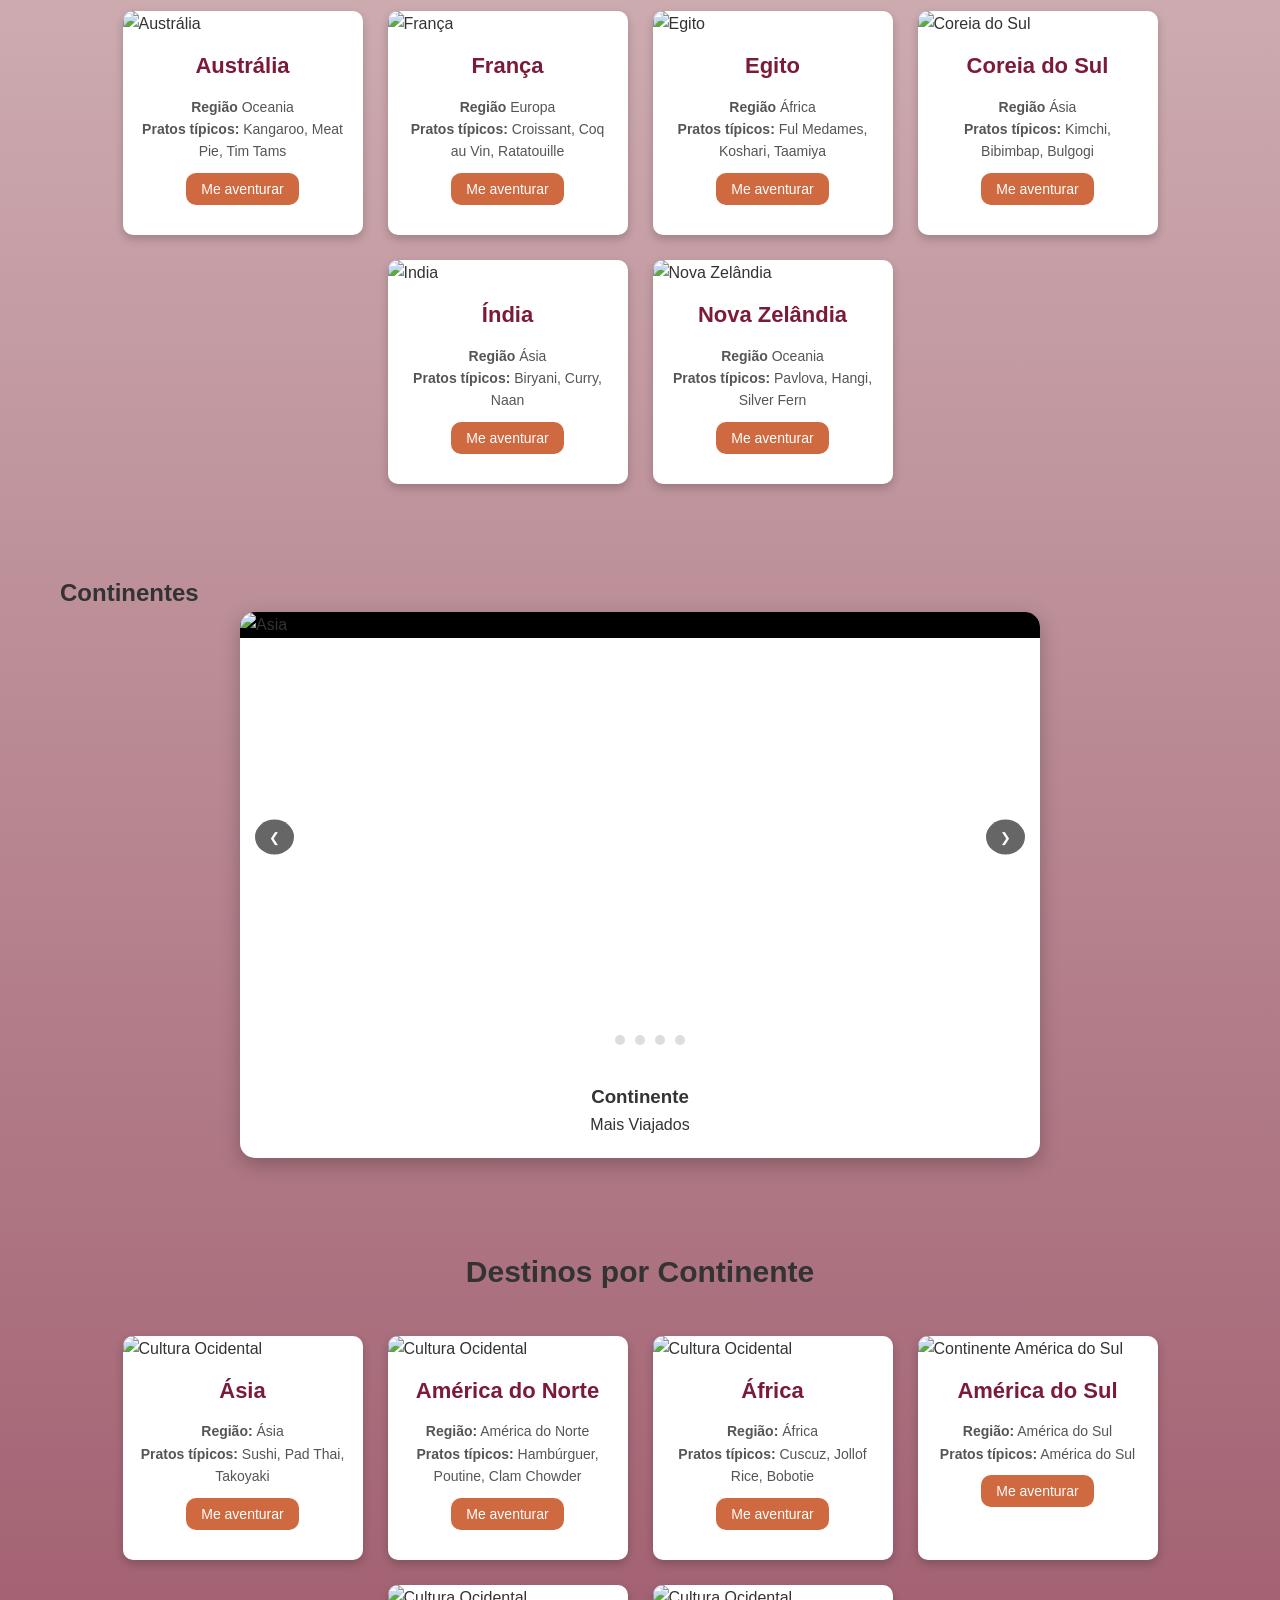
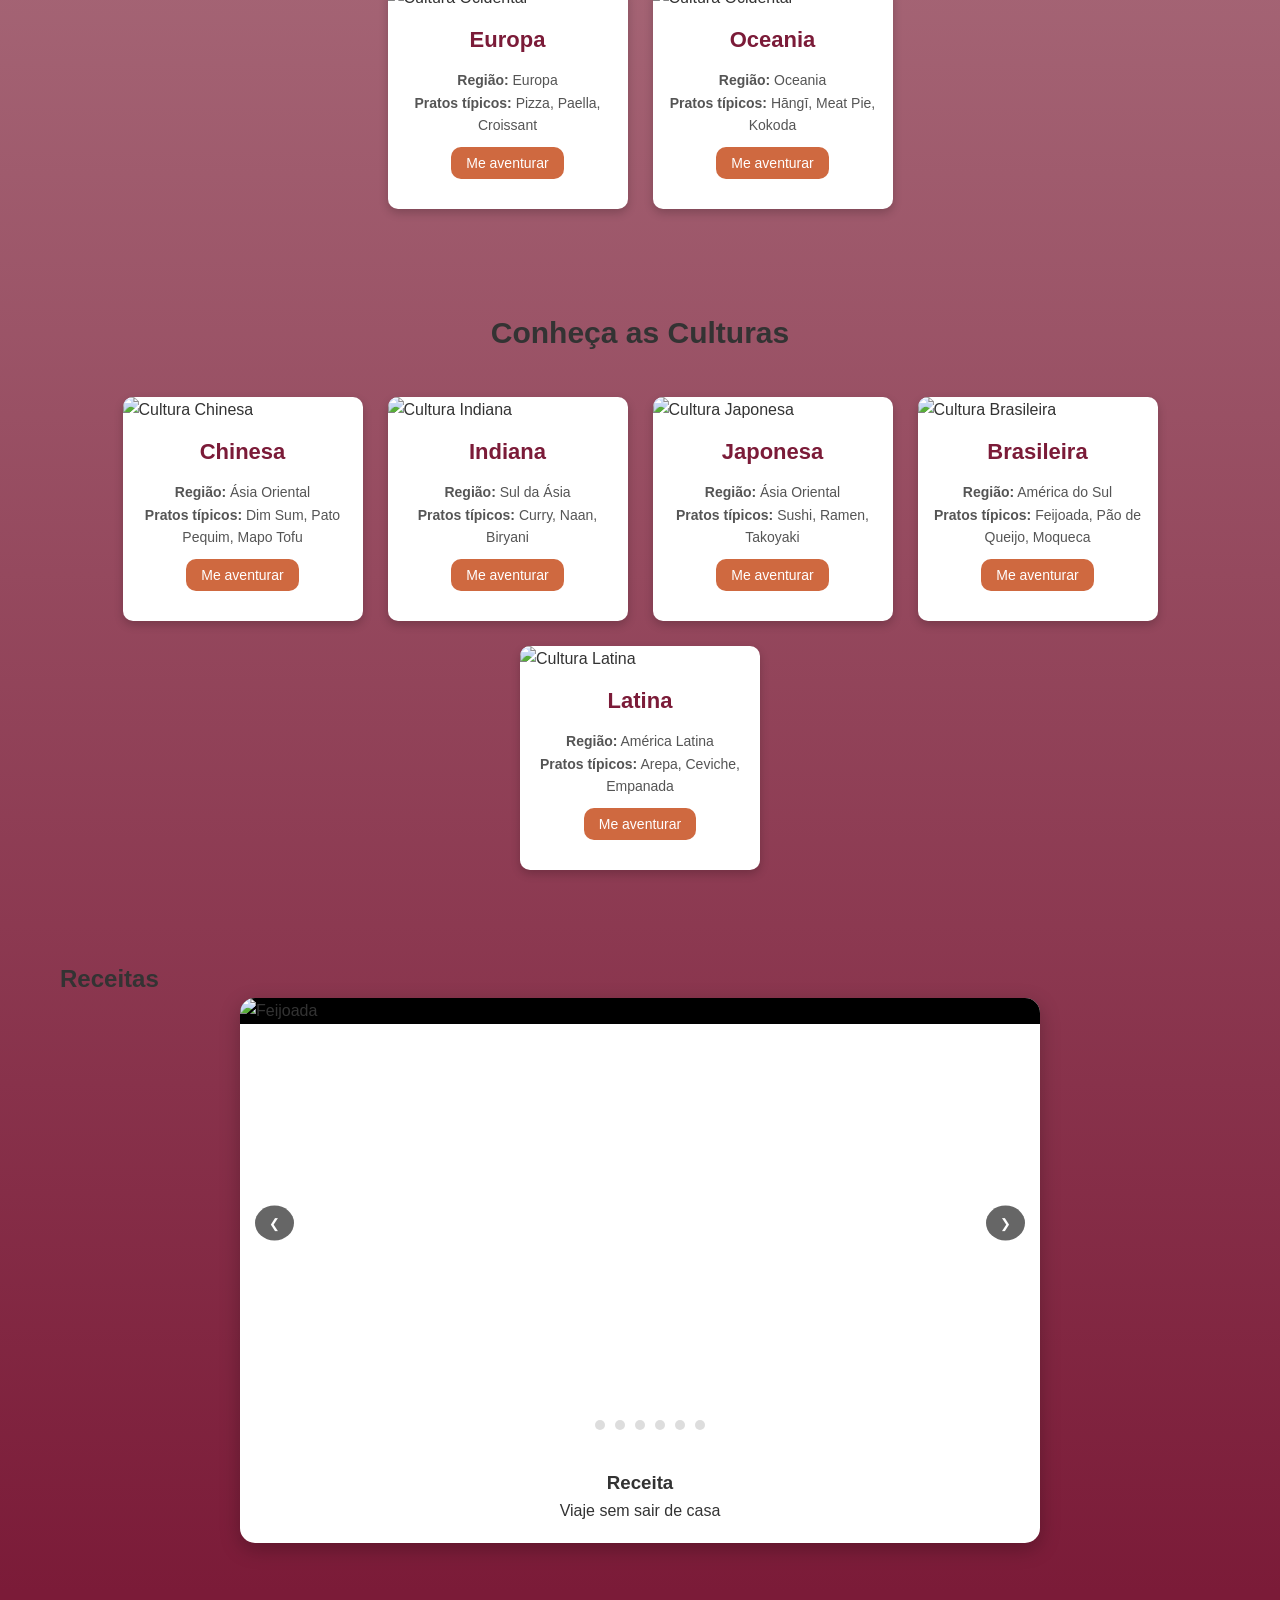
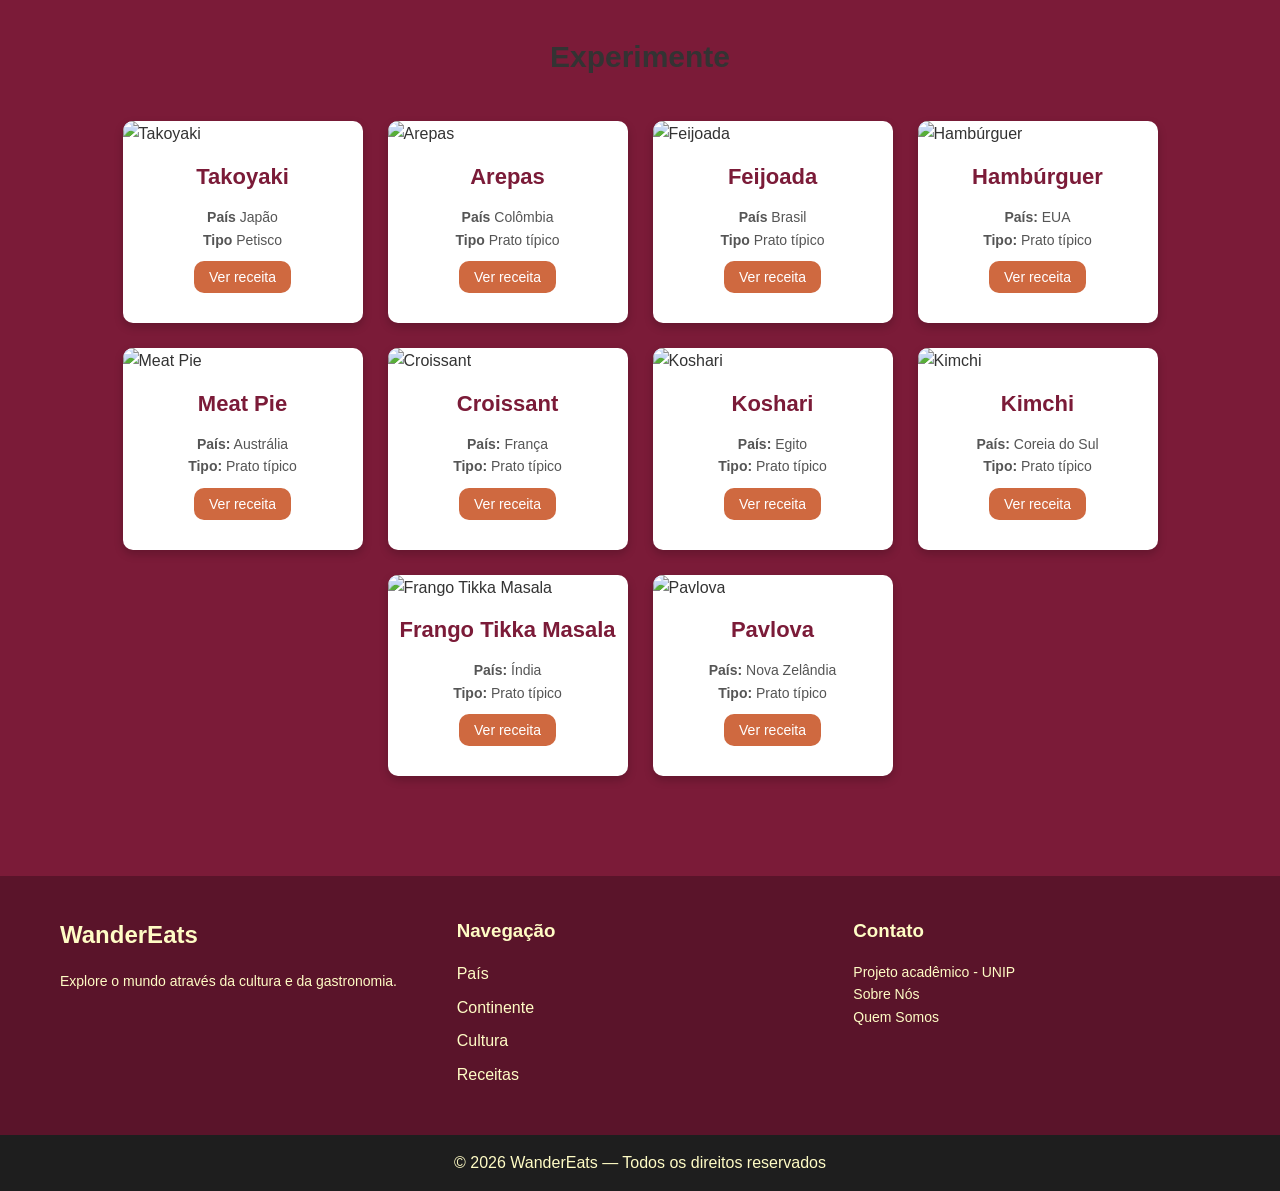
==== commit 69ef2285: "Update index.html" ====
--- a/index.html
+++ b/index.html
@@ -15,11 +15,11 @@
 
     <span class="fechar" onclick="fecharSobre()">×</span>
 
-    <h2>Sobre Nós</h2>
-
-    <p> O <strong>WanderEats</strong> é um projeto acadêmico desenvolvido para conectar pessoas através da cultura, viagens e gastronomia.</p>
-    <p>Nosso objetivo é proporcionar uma experiência interativa onde você pode explorar países, conhecer culturas e experimentar receitas típicas.</p>
-    <p>Desenvolvido por estudantes de Ciência da Computação — UNIP.</p>
+    <h2 data-i18n="sobreNos">Sobre Nós</h2>
+
+    <p data-i18n="Wander"> O <strong>WanderEats</strong> é um projeto acadêmico desenvolvido para conectar pessoas através da cultura, viagens e gastronomia.</p>
+    <p data-i18n="objetivo">Nosso objetivo é proporcionar uma experiência interativa onde você pode explorar países, conhecer culturas e experimentar receitas típicas.</p>
+    <p data-i18n="desenvolvido">Desenvolvido por estudantes de Ciência da Computação — UNIP.</p>
 
   </div>
 
@@ -31,10 +31,10 @@
 
     <span class="fechar" onclick="fecharQuemSomos()">×</span>
 
-    <h2>Quem Somos</h2>
-
-    <p> Nosso grupo é formado por duas pessoas que desenvolveram o site: Isabela Alves e Marianna Santin.</p>
-    <p> Por tres pessoas que coletaram as informações: Gabriela Ferreira, Letica Grazyeli e Letica Moraes</p>
+    <h2 data-i18n="quemSomos">Quem Somos</h2>
+
+    <p data-i18n="desenvolvimento"> Nosso grupo é formado por duas pessoas que desenvolveram o site: Isabela Alves e Marianna Santin.</p>
+    <p data-i18n="informacoes"> Por tres pessoas que coletaram as informações: Gabriela Ferreira, Letica Grazyeli e Letica Moraes</p>
 
   </div>
 
@@ -225,7 +225,7 @@
     </div>
 
     <div class="info">
-      <h3 data-i18n="Receitas">Receitas</h3>
+      <h3 data-i18n="Receita">Receitas</h3>
       <p data-i18n="viajeCasa">Viaje sem sair de casa</p>
     </div>
   </div>
@@ -246,12 +246,12 @@
     <!-- LOGO -->
     <div class="footer-col">
       <h2>WanderEats</h2>
-      <p>Explore o mundo através da cultura e da gastronomia.</p>
+      <p data-i18n="footer_desc">Explore o mundo através da cultura e da gastronomia.</p>
     </div>
 
     <!-- MENU -->
     <div class="footer-col">
-      <h3>Navegação</h3>
+      <h3 data-i18n="footer_nav">Navegação</h3>
       <ul>
         <li><a href="#" data-i18n="menuPais" onclick="carregarPagina('pais')">País</a></li>
         <li><a href="#" data-i18n="menuContinente" onclick="carregarPagina('continente')">Continente</a></li>
@@ -262,19 +262,19 @@
 
     <!-- CONTATO -->
     <div class="footer-col">
-      <h3>Contato</h3>
-      <p>Projeto acadêmico - UNIP</p>
-      <p onclick="abrirSobre()" style="cursor:pointer;">
+      <h3 data-i18n="footer_contato">Contato</h3>
+      <p data-i18n="footer_projeto">Projeto acadêmico - UNIP</p>
+      <p onclick="abrirSobre()" style="cursor:pointer;" data-i18n="footer_sobre">
           Sobre Nós
       </p>
-      <p onclick="abrirQuemSomos()" style="cursor:pointer;">
+      <p onclick="abrirQuemSomos()" style="cursor:pointer;" data-i18n="footer_quem">
           Quem Somos
       </p>
     </div>
 
   </div>
 
-  <div class="footer-bottom">
+  <div class="footer-bottom" data-i18n="footer_bottom">
     © 2026 WanderEats — Todos os direitos reservados
   </div>
 
